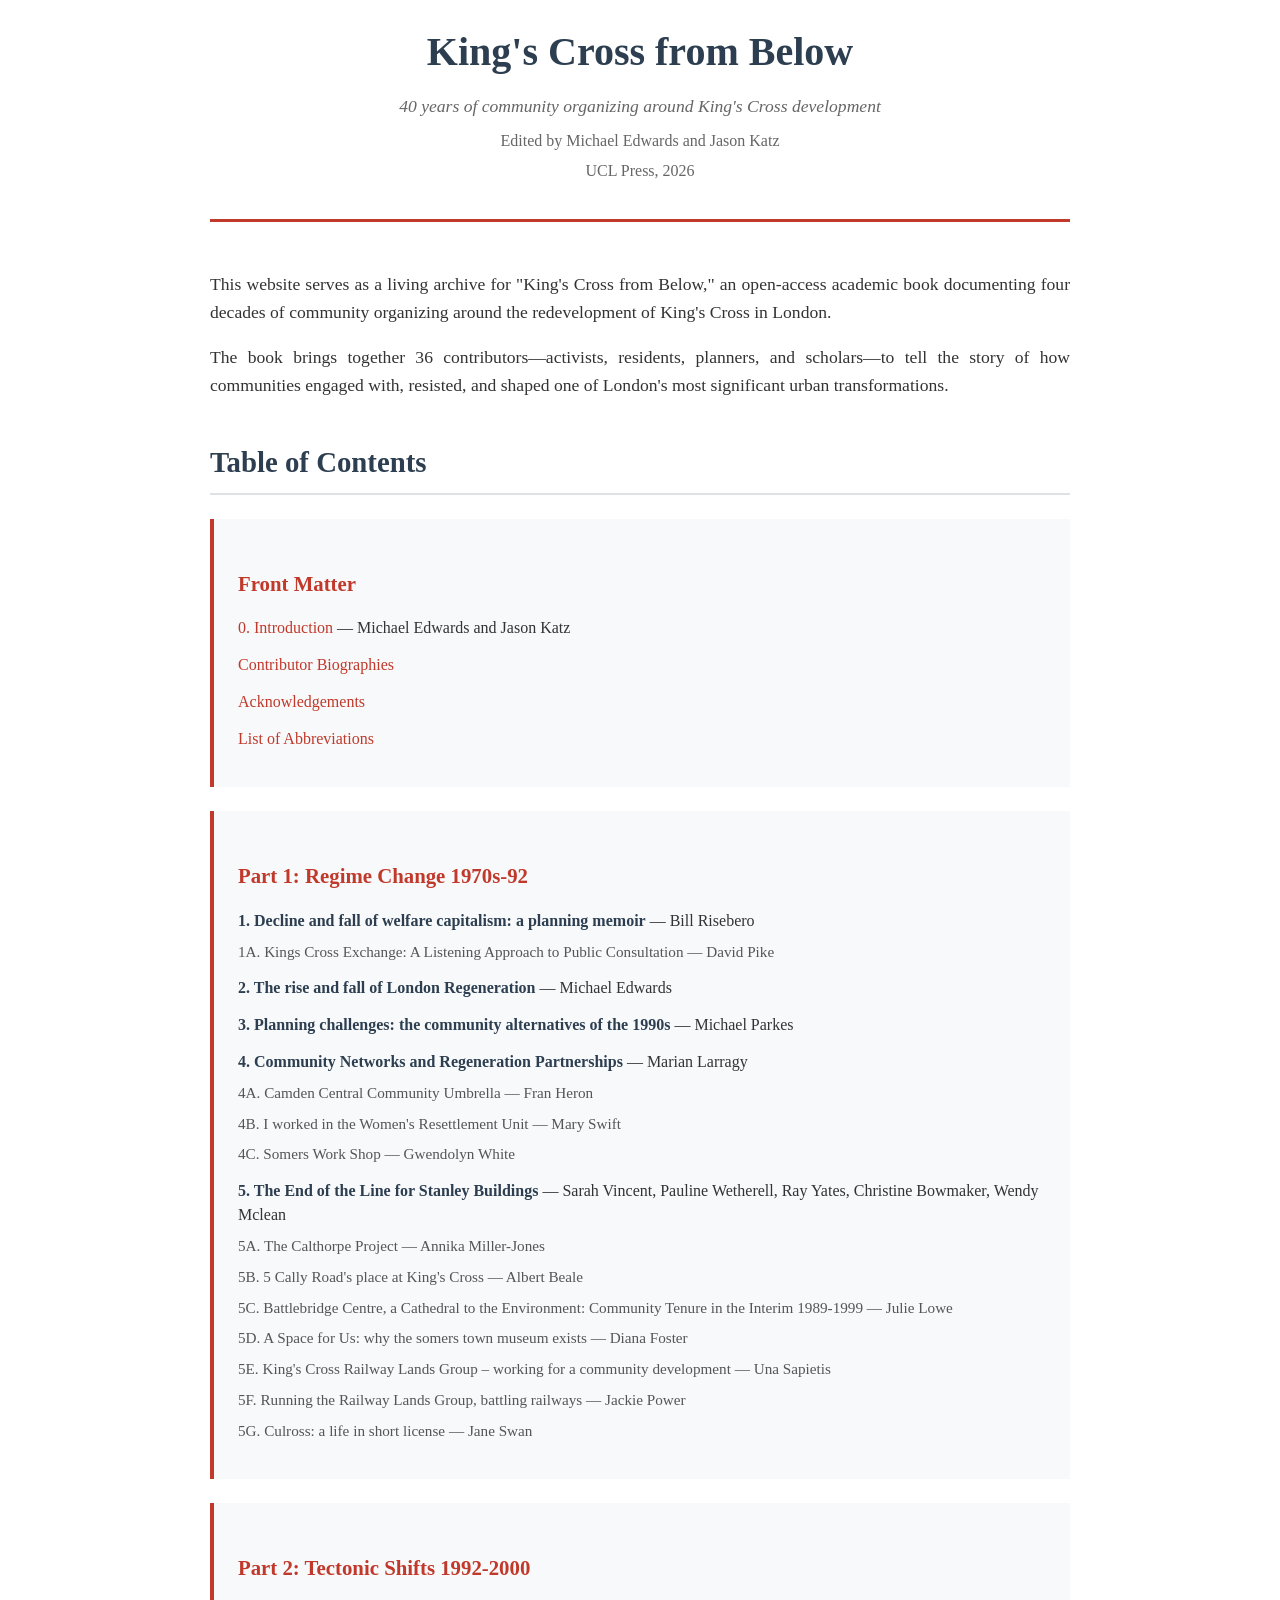
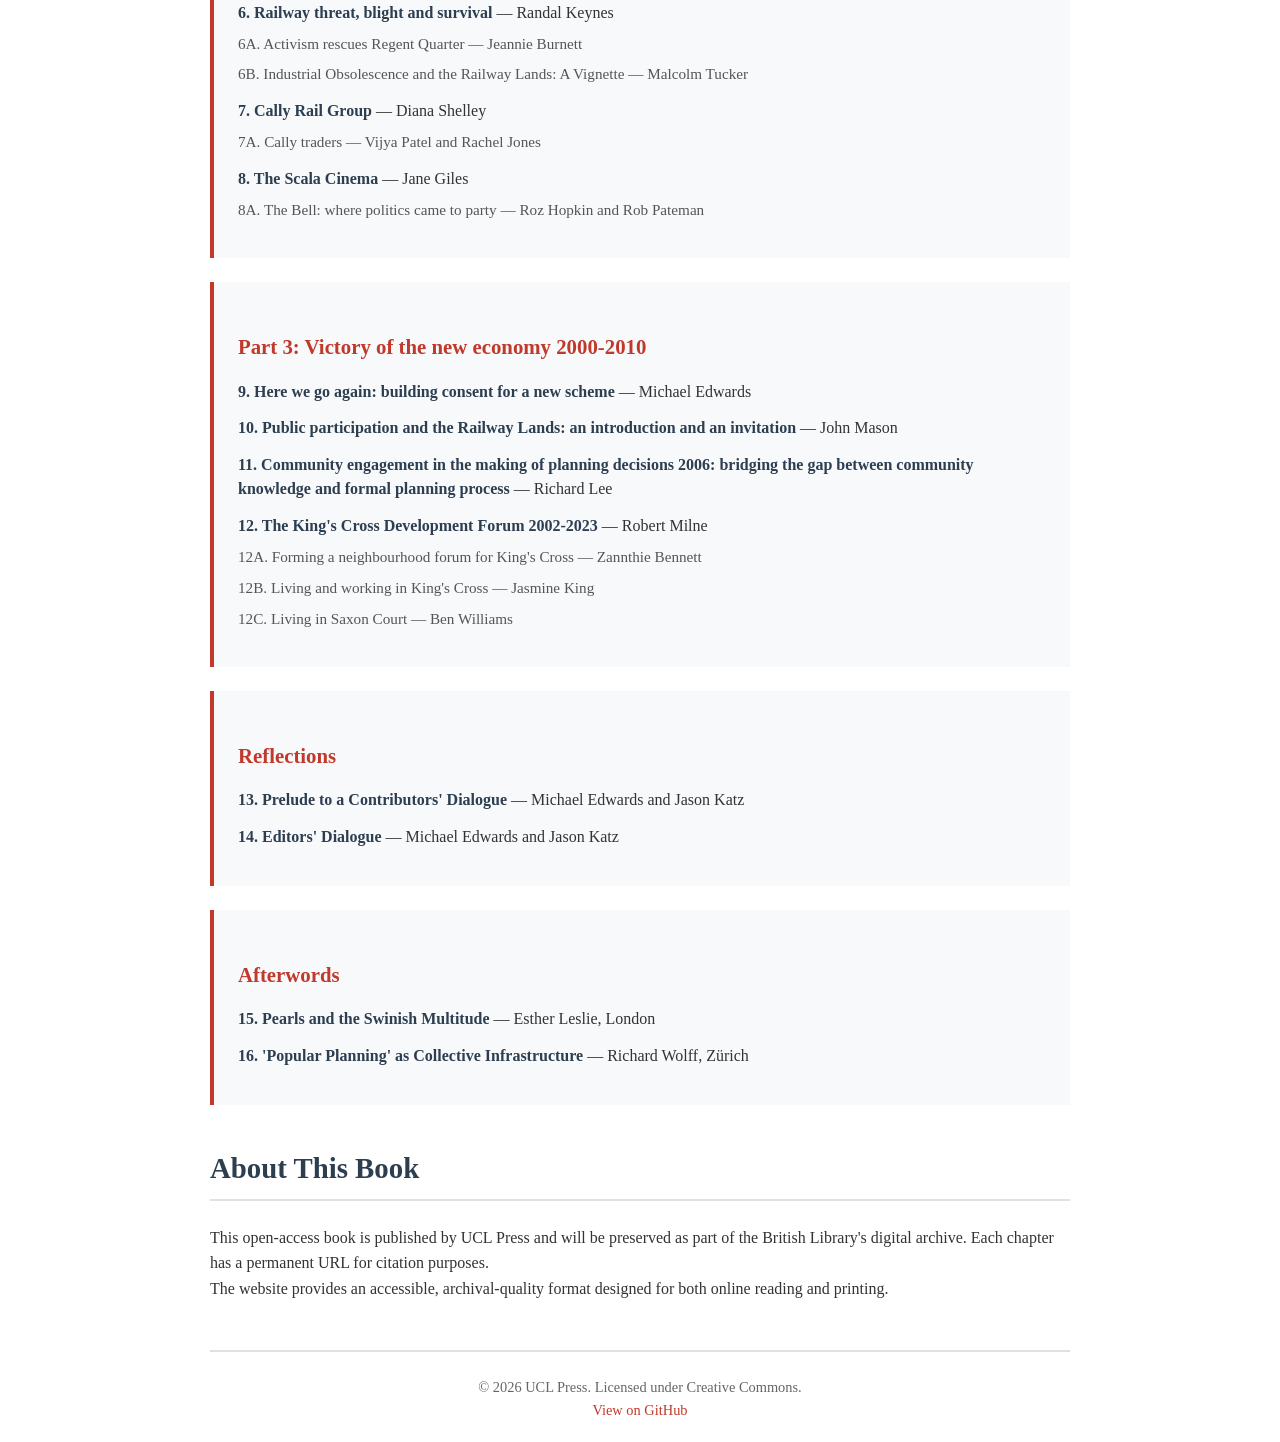
==== index.html @ 7303e6aa "Add complete website structure" ====
<!DOCTYPE html>
<html lang="en">
<head>
    <meta charset="UTF-8">
    <meta name="viewport" content="width=device-width, initial-scale=1.0">
    <title>King's Cross from Below</title>
    <link rel="stylesheet" href="styles.css">
</head>
<body>
    <header>
        <h1>King's Cross from Below</h1>
        <p class="subtitle">40 years of community organizing around King's Cross development</p>
        <p class="editors">Edited by Michael Edwards and Jason Katz</p>
        <p class="publisher">UCL Press, 2026</p>
    </header>

    <main>
        <section class="intro">
            <p>This website serves as a living archive for "King's Cross from Below," an open-access academic book documenting four decades of community organizing around the redevelopment of King's Cross in London.</p>
            <p>The book brings together 36 contributors—activists, residents, planners, and scholars—to tell the story of how communities engaged with, resisted, and shaped one of London's most significant urban transformations.</p>
        </section>

        <section class="toc">
            <h2>Table of Contents</h2>
            
            <div class="toc-section front-matter">
                <h3>Front Matter</h3>
                <ul>
                    <li><a href="_chapters/000-front/introduction.html">0. Introduction</a> — Michael Edwards and Jason Katz</li>
                    <li><a href="_chapters/000-front/contributor-biographies.html">Contributor Biographies</a></li>
                    <li><a href="_chapters/000-front/acknowledgements.html">Acknowledgements</a></li>
                    <li><a href="_chapters/000-front/abbreviations.html">List of Abbreviations</a></li>
                </ul>
            </div>

            <div class="toc-section part-1">
                <h3>Part 1: Regime Change 1970s-92</h3>
                <ul>
                    <li><strong>1. Decline and fall of welfare capitalism: a planning memoir</strong> — Bill Risebero
                        <ul class="sub-chapters">
                            <li>1A. Kings Cross Exchange: A Listening Approach to Public Consultation — David Pike</li>
                        </ul>
                    </li>
                    <li><strong>2. The rise and fall of London Regeneration</strong> — Michael Edwards</li>
                    <li><strong>3. Planning challenges: the community alternatives of the 1990s</strong> — Michael Parkes</li>
                    <li><strong>4. Community Networks and Regeneration Partnerships</strong> — Marian Larragy
                        <ul class="sub-chapters">
                            <li>4A. Camden Central Community Umbrella — Fran Heron</li>
                            <li>4B. I worked in the Women's Resettlement Unit — Mary Swift</li>
                            <li>4C. Somers Work Shop — Gwendolyn White</li>
                        </ul>
                    </li>
                    <li><strong>5. The End of the Line for Stanley Buildings</strong> — Sarah Vincent, Pauline Wetherell, Ray Yates, Christine Bowmaker, Wendy Mclean
                        <ul class="sub-chapters">
                            <li>5A. The Calthorpe Project — Annika Miller-Jones</li>
                            <li>5B. 5 Cally Road's place at King's Cross — Albert Beale</li>
                            <li>5C. Battlebridge Centre, a Cathedral to the Environment: Community Tenure in the Interim 1989-1999 — Julie Lowe</li>
                            <li>5D. A Space for Us: why the somers town museum exists — Diana Foster</li>
                            <li>5E. King's Cross Railway Lands Group – working for a community development — Una Sapietis</li>
                            <li>5F. Running the Railway Lands Group, battling railways — Jackie Power</li>
                            <li>5G. Culross: a life in short license — Jane Swan</li>
                        </ul>
                    </li>
                </ul>
            </div>

            <div class="toc-section part-2">
                <h3>Part 2: Tectonic Shifts 1992-2000</h3>
                <ul>
                    <li><strong>6. Railway threat, blight and survival</strong> — Randal Keynes
                        <ul class="sub-chapters">
                            <li>6A. Activism rescues Regent Quarter — Jeannie Burnett</li>
                            <li>6B. Industrial Obsolescence and the Railway Lands: A Vignette — Malcolm Tucker</li>
                        </ul>
                    </li>
                    <li><strong>7. Cally Rail Group</strong> — Diana Shelley
                        <ul class="sub-chapters">
                            <li>7A. Cally traders — Vijya Patel and Rachel Jones</li>
                        </ul>
                    </li>
                    <li><strong>8. The Scala Cinema</strong> — Jane Giles
                        <ul class="sub-chapters">
                            <li>8A. The Bell: where politics came to party — Roz Hopkin and Rob Pateman</li>
                        </ul>
                    </li>
                </ul>
            </div>

            <div class="toc-section part-3">
                <h3>Part 3: Victory of the new economy 2000-2010</h3>
                <ul>
                    <li><strong>9. Here we go again: building consent for a new scheme</strong> — Michael Edwards</li>
                    <li><strong>10. Public participation and the Railway Lands: an introduction and an invitation</strong> — John Mason</li>
                    <li><strong>11. Community engagement in the making of planning decisions 2006: bridging the gap between community knowledge and formal planning process</strong> — Richard Lee</li>
                    <li><strong>12. The King's Cross Development Forum 2002-2023</strong> — Robert Milne
                        <ul class="sub-chapters">
                            <li>12A. Forming a neighbourhood forum for King's Cross — Zannthie Bennett</li>
                            <li>12B. Living and working in King's Cross — Jasmine King</li>
                            <li>12C. Living in Saxon Court — Ben Williams</li>
                        </ul>
                    </li>
                </ul>
            </div>

            <div class="toc-section reflections">
                <h3>Reflections</h3>
                <ul>
                    <li><strong>13. Prelude to a Contributors' Dialogue</strong> — Michael Edwards and Jason Katz</li>
                    <li><strong>14. Editors' Dialogue</strong> — Michael Edwards and Jason Katz</li>
                </ul>
            </div>

            <div class="toc-section afterwords">
                <h3>Afterwords</h3>
                <ul>
                    <li><strong>15. Pearls and the Swinish Multitude</strong> — Esther Leslie, London</li>
                    <li><strong>16. 'Popular Planning' as Collective Infrastructure</strong> — Richard Wolff, Zürich</li>
                </ul>
            </div>
        </section>

        <section class="about">
            <h2>About This Book</h2>
            <p>This open-access book is published by UCL Press and will be preserved as part of the British Library's digital archive. Each chapter has a permanent URL for citation purposes.</p>
            <p>The website provides an accessible, archival-quality format designed for both online reading and printing.</p>
        </section>
    </main>

    <footer>
        <p>&copy; 2026 UCL Press. Licensed under Creative Commons.</p>
        <p><a href="https://github.com/kingscrossfrombelow/kingscrossfrombelow.github.io">View on GitHub</a></p>
    </footer>
</body>
</html>
---- styles.css ----
/* King's Cross from Below - Main Page Styles */

:root {
    --primary-color: #2c3e50;
    --accent-color: #c0392b;
    --text-color: #333;
    --bg-color: #ffffff;
    --light-bg: #f8f9fa;
    --border-color: #dee2e6;
}

* {
    margin: 0;
    padding: 0;
    box-sizing: border-box;
}

body {
    font-family: Georgia, 'Times New Roman', serif;
    line-height: 1.6;
    color: var(--text-color);
    background-color: var(--bg-color);
    max-width: 900px;
    margin: 0 auto;
    padding: 20px;
}

header {
    text-align: center;
    border-bottom: 3px solid var(--accent-color);
    padding-bottom: 2rem;
    margin-bottom: 3rem;
}

h1 {
    font-size: 2.5rem;
    color: var(--primary-color);
    margin-bottom: 0.5rem;
}

.subtitle {
    font-size: 1.1rem;
    color: #666;
    font-style: italic;
    margin: 0.5rem 0;
}

.editors, .publisher {
    font-size: 1rem;
    color: #666;
    margin: 0.25rem 0;
}

main {
    margin-bottom: 3rem;
}

section {
    margin-bottom: 2.5rem;
}

h2 {
    font-size: 1.8rem;
    color: var(--primary-color);
    border-bottom: 2px solid var(--border-color);
    padding-bottom: 0.5rem;
    margin-bottom: 1.5rem;
}

h3 {
    font-size: 1.3rem;
    color: var(--accent-color);
    margin-top: 1.5rem;
    margin-bottom: 1rem;
}

.intro p {
    font-size: 1.1rem;
    margin-bottom: 1rem;
    text-align: justify;
}

.toc-section {
    background-color: var(--light-bg);
    padding: 1.5rem;
    margin-bottom: 1.5rem;
    border-left: 4px solid var(--accent-color);
}

.toc ul {
    list-style-type: none;
    padding-left: 0;
}

.toc li {
    margin-bottom: 0.8rem;
    line-height: 1.5;
}

.toc li strong {
    color: var(--primary-color);
}

.toc a {
    color: var(--accent-color);
    text-decoration: none;
    transition: color 0.2s;
}

.toc a:hover {
    color: var(--primary-color);
    text-decoration: underline;
}

.sub-chapters {
    list-style-type: none;
    padding-left: 2rem;
    margin-top: 0.5rem;
}

.sub-chapters li {
    font-size: 0.95rem;
    color: #555;
    margin-bottom: 0.5rem;
}

footer {
    border-top: 2px solid var(--border-color);
    padding-top: 1.5rem;
    text-align: center;
    color: #666;
    font-size: 0.9rem;
}

footer a {
    color: var(--accent-color);
    text-decoration: none;
}

footer a:hover {
    text-decoration: underline;
}

/* Print styles */
@media print {
    body {
        max-width: 100%;
        font-size: 12pt;
    }
    
    .toc a::after {
        content: " [" attr(href) "]";
        font-size: 0.8em;
        color: #666;
    }
}

/* Responsive design */
@media (max-width: 768px) {
    body {
        padding: 15px;
    }
    
    h1 {
        font-size: 2rem;
    }
    
    h2 {
        font-size: 1.5rem;
    }
    
    .sub-chapters {
        padding-left: 1rem;
    }
}
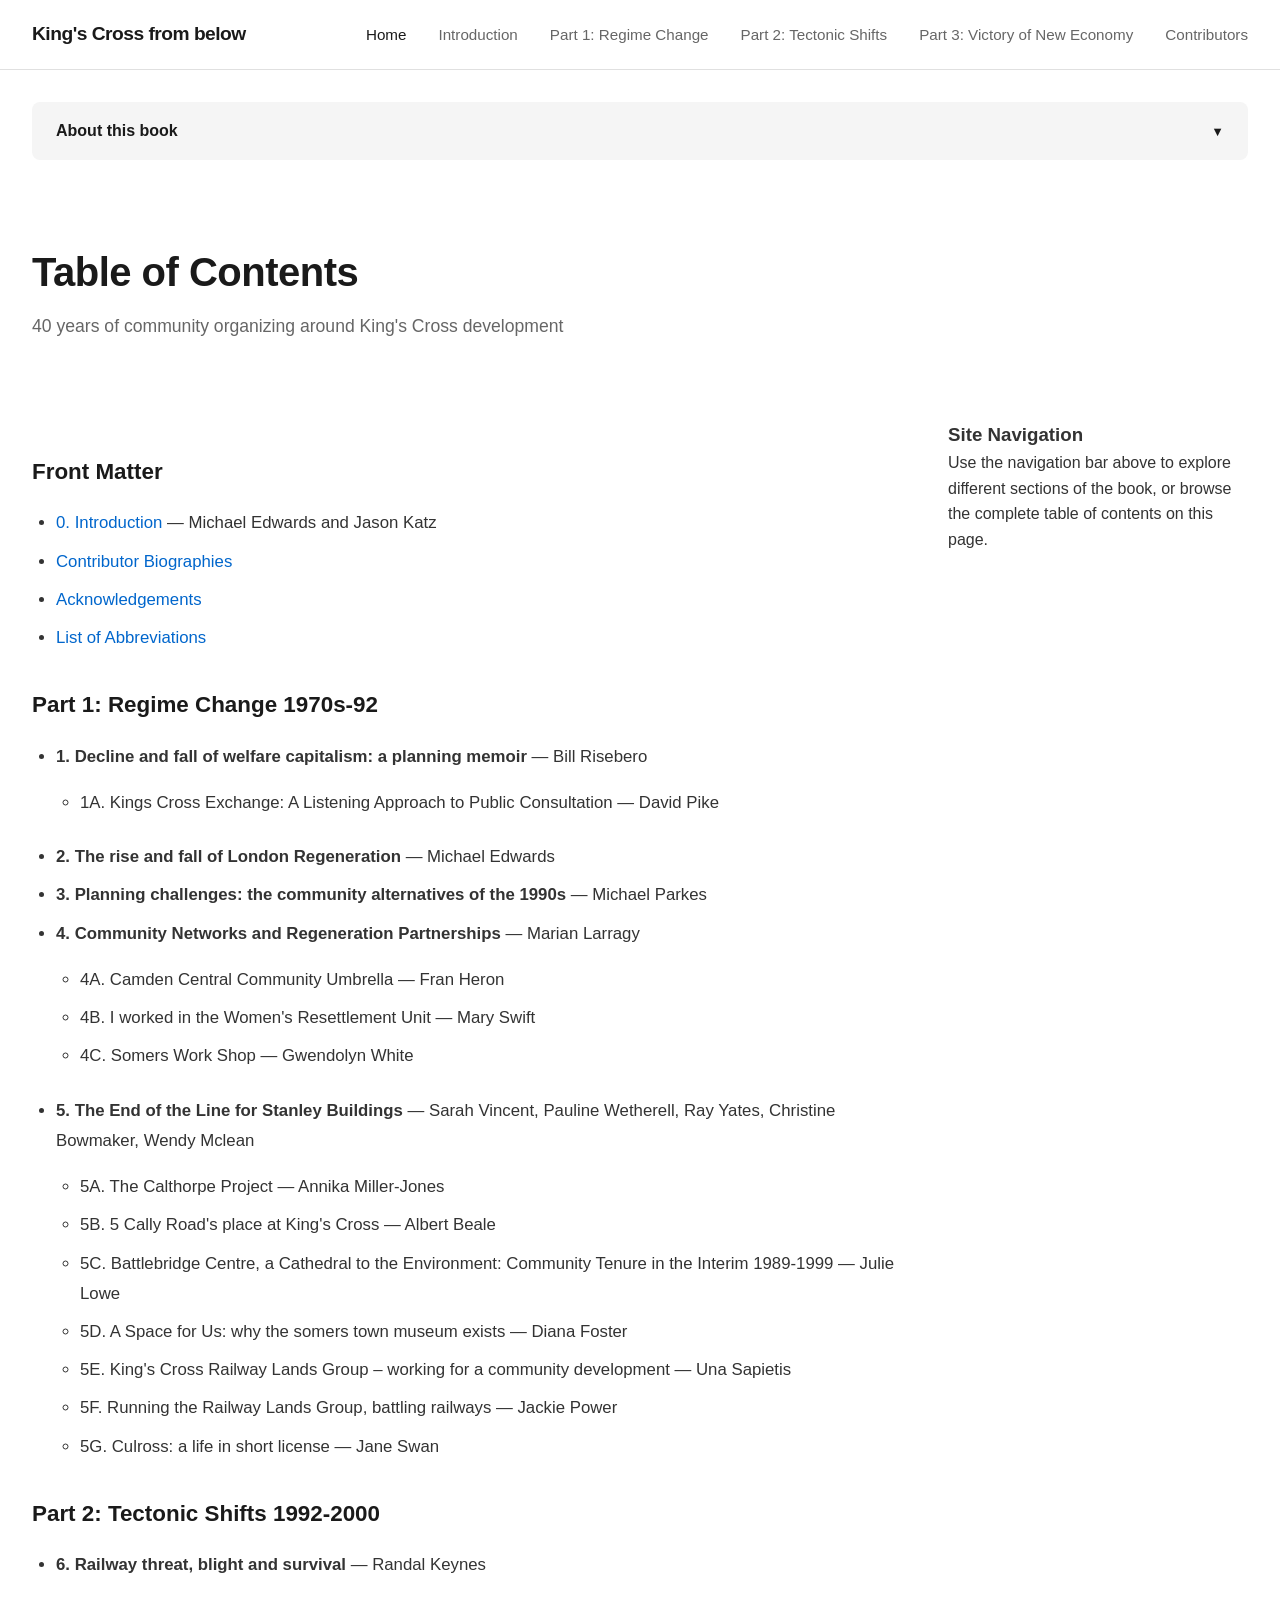
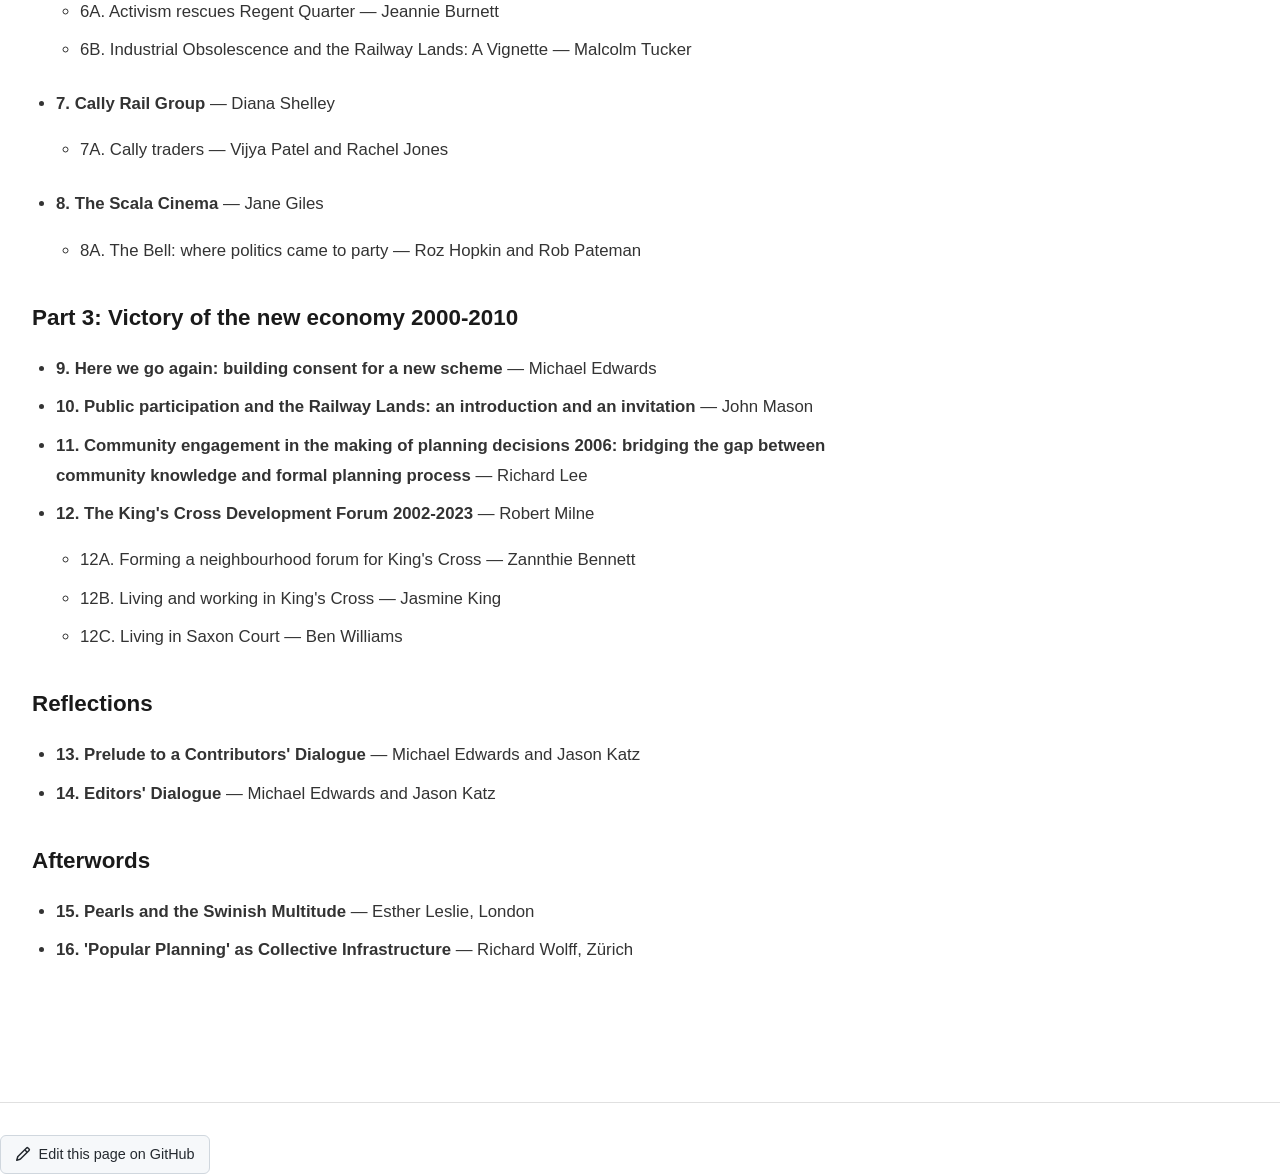
==== commit 6667057c: "Harmonize homepage design with introduction page" ====
--- a/index.html
+++ b/index.html
@@ -7,22 +7,45 @@
     <link rel="stylesheet" href="styles.css">
 </head>
 <body>
-    <header>
-        <h1>King's Cross from Below</h1>
-        <p class="subtitle">40 years of community organizing around King's Cross development</p>
-        <p class="editors">Edited by Michael Edwards and Jason Katz</p>
-        <p class="publisher">UCL Press, 2026</p>
-    </header>
+    <!-- Navigation Bar -->
+    <nav class="main-nav">
+        <div class="nav-container">
+            <a href="index.html" class="logo">King's Cross from below</a>
+            <ul class="nav-links">
+                <li><a href="index.html" class="active">Home</a></li>
+                <li><a href="_chapters/000-front/introduction.html">Introduction</a></li>
+                <li><a href="_chapters/part1.html">Part 1: Regime Change</a></li>
+                <li><a href="_chapters/part2.html">Part 2: Tectonic Shifts</a></li>
+                <li><a href="_chapters/part3.html">Part 3: Victory of New Economy</a></li>
+                <li><a href="_chapters/000-front/contributor-biographies.html">Contributors</a></li>
+            </ul>
+        </div>
+    </nav>
 
-    <main>
-        <section class="intro">
-            <p>This website serves as a living archive for "King's Cross from Below," an open-access academic book documenting four decades of community organizing around the redevelopment of King's Cross in London.</p>
-            <p>The book brings together 36 contributors—activists, residents, planners, and scholars—to tell the story of how communities engaged with, resisted, and shaped one of London's most significant urban transformations.</p>
-        </section>
+    <!-- Main Content -->
+    <main class="content-wrapper">
+        <!-- Collapsible Book Introduction -->
+        <div class="book-intro-container">
+            <button class="book-intro-toggle" id="bookIntroToggle">
+                <span class="toggle-text">About this book</span>
+                <span class="toggle-icon">▼</span>
+            </button>
+            <div class="book-intro-content" id="bookIntroContent">
+                <h2>King's Cross from below</h2>
+                <p>King's Cross from below is an open-access book published by UCL Press (2026), co-edited by Michael Edwards and Jason Katz, and produced with 36 contributors. This website serves as its living companion: an indexed archive of planning documents, oral histories, and collaborative knowledge produced through four decades of resistance and redevelopment in King's Cross and extending forward into the ongoing campaigns which emerged from this work. Each page on this site corresponds to a contribution in the book and carries a permanent URL for linking. The site is to be archived by the British Library, ensuring long-term accessibility for researchers, residents, activists, and anyone engaged with questions of urban development, community organizing, and planning from below. This is not a closed repository. Contributors and readers are invited to submit materials, reflections, and documents that extend the conversations begun in these pages. The infrastructure here is designed to remain open to encounter - to support ongoing campaigns, and to make visible the genealogical chains of planning decisions that continue to shape London's communities.</p>
+                
+                <p><strong>How to cite pages from this site:</strong> Author Name(s). "Page Title." In <em>King's Cross from below</em>, edited by Michael Edwards and Jason Katz. Companion website. [Permanent URL]. Accessed [Date].</p>
+            </div>
+        </div>
 
-        <section class="toc">
-            <h2>Table of Contents</h2>
-            
+        <!-- Page Header -->
+        <div class="page-header">
+            <h1>Table of Contents</h1>
+            <p class="page-subtitle">40 years of community organizing around King's Cross development</p>
+        </div>
+
+        <!-- Table of Contents -->
+        <article class="chapter-content">
             <div class="toc-section front-matter">
                 <h3>Front Matter</h3>
                 <ul>
@@ -117,18 +140,27 @@
                     <li><strong>16. 'Popular Planning' as Collective Infrastructure</strong> — Richard Wolff, Zürich</li>
                 </ul>
             </div>
-        </section>
+        </article>
 
-        <section class="about">
-            <h2>About This Book</h2>
-            <p>This open-access book is published by UCL Press and will be preserved as part of the British Library's digital archive. Each chapter has a permanent URL for citation purposes.</p>
-            <p>The website provides an accessible, archival-quality format designed for both online reading and printing.</p>
-        </section>
+        <!-- Sidebar for connections/graph (optional on homepage) -->
+        <aside class="sidebar">
+            <div class="connections-panel">
+                <h3>Site Navigation</h3>
+                <p>Use the navigation bar above to explore different sections of the book, or browse the complete table of contents on this page.</p>
+            </div>
+        </aside>
     </main>
 
-    <footer>
-        <p>&copy; 2026 UCL Press. Licensed under Creative Commons.</p>
-        <p><a href="https://github.com/kingscrossfrombelow/kingscrossfrombelow.github.io">View on GitHub</a></p>
+    <!-- Edit on GitHub Button -->
+    <footer class="page-footer">
+        <a href="https://github.com/kingscrossfrombelow/kxfb-test/edit/main/index.html" class="edit-button" target="_blank">
+            <svg width="16" height="16" viewBox="0 0 16 16" fill="currentColor">
+                <path d="M11.013 1.427a1.75 1.75 0 012.474 0l1.086 1.086a1.75 1.75 0 010 2.474l-8.61 8.61c-.21.21-.47.364-.756.445l-3.251.93a.75.75 0 01-.927-.928l.929-3.25a1.75 1.75 0 01.445-.758l8.61-8.61zm1.414 1.06a.25.25 0 00-.354 0L10.811 3.75l1.439 1.44 1.263-1.263a.25.25 0 000-.354l-1.086-1.086zM11.189 6.25L9.75 4.81l-6.286 6.287a.25.25 0 00-.064.108l-.558 1.953 1.953-.558a.249.249 0 00.108-.064l6.286-6.286z"/>
+            </svg>
+            Edit this page on GitHub
+        </a>
     </footer>
+
+    <script src="scripts.js"></script>
 </body>
 </html>
--- a/styles.css
+++ b/styles.css
@@ -1,175 +1,358 @@
-/* King's Cross from Below - Main Page Styles */
-
-:root {
-    --primary-color: #2c3e50;
-    --accent-color: #c0392b;
-    --text-color: #333;
-    --bg-color: #ffffff;
-    --light-bg: #f8f9fa;
-    --border-color: #dee2e6;
-}
-
+/* Reset and Base Styles */
 * {
     margin: 0;
     padding: 0;
     box-sizing: border-box;
 }
 
+:root {
+    --primary-color: #1a1a1a;
+    --secondary-color: #666;
+    --accent-color: #0066cc;
+    --background-color: #ffffff;
+    --light-gray: #f5f5f5;
+    --border-color: #e0e0e0;
+    --text-color: #333;
+    --nav-height: 70px;
+}
+
 body {
-    font-family: Georgia, 'Times New Roman', serif;
+    font-family: -apple-system, BlinkMacSystemFont, 'Segoe UI', 'Helvetica Neue', Arial, sans-serif;
     line-height: 1.6;
     color: var(--text-color);
-    background-color: var(--bg-color);
-    max-width: 900px;
+    background-color: var(--background-color);
+}
+
+/* Navigation */
+.main-nav {
+    position: fixed;
+    top: 0;
+    left: 0;
+    right: 0;
+    height: var(--nav-height);
+    background-color: rgba(255, 255, 255, 0.98);
+    border-bottom: 1px solid var(--border-color);
+    z-index: 1000;
+    backdrop-filter: blur(10px);
+}
+
+.nav-container {
+    max-width: 1400px;
     margin: 0 auto;
-    padding: 20px;
-}
-
-header {
+    padding: 0 2rem;
+    height: 100%;
+    display: flex;
+    align-items: center;
+    justify-content: space-between;
+}
+
+.logo {
+    font-size: 1.2rem;
+    font-weight: 600;
+    color: var(--primary-color);
+    text-decoration: none;
+    letter-spacing: -0.5px;
+}
+
+.nav-links {
+    display: flex;
+    list-style: none;
+    gap: 2rem;
+}
+
+.nav-links a {
+    color: var(--secondary-color);
+    text-decoration: none;
+    font-size: 0.95rem;
+    transition: color 0.3s ease;
+    padding: 0.5rem 0;
+}
+
+.nav-links a:hover,
+.nav-links a.active {
+    color: var(--primary-color);
+}
+
+/* Main Content Layout */
+.content-wrapper {
+    max-width: 1400px;
+    margin: 0 auto;
+    padding: calc(var(--nav-height) + 2rem) 2rem 4rem;
+    display: grid;
+    grid-template-columns: 1fr 300px;
+    gap: 3rem;
+}
+
+/* Collapsible Book Introduction */
+.book-intro-container {
+    grid-column: 1 / -1;
+    background-color: var(--light-gray);
+    border-radius: 8px;
+    overflow: hidden;
+    margin-bottom: 2rem;
+}
+
+.book-intro-toggle {
+    width: 100%;
+    padding: 1.25rem 1.5rem;
+    background-color: var(--light-gray);
+    border: none;
+    cursor: pointer;
+    display: flex;
+    justify-content: space-between;
+    align-items: center;
+    font-size: 1rem;
+    font-weight: 600;
+    color: var(--primary-color);
+    transition: background-color 0.3s ease;
+}
+
+.book-intro-toggle:hover {
+    background-color: #ececec;
+}
+
+.toggle-icon {
+    transition: transform 0.3s ease;
+    font-size: 0.8rem;
+}
+
+.book-intro-toggle.active .toggle-icon {
+    transform: rotate(180deg);
+}
+
+.book-intro-content {
+    padding: 0 1.5rem;
+    max-height: 0;
+    overflow: hidden;
+    transition: max-height 0.4s ease, padding 0.4s ease;
+}
+
+.book-intro-content.open {
+    max-height: 600px;
+    padding: 0 1.5rem 1.5rem;
+}
+
+.book-intro-content h2 {
+    font-size: 1.5rem;
+    margin-bottom: 1rem;
+    color: var(--primary-color);
+    font-weight: 600;
+}
+
+.book-intro-content p {
+    margin-bottom: 0.75rem;
+    color: var(--text-color);
+}
+
+.book-intro-content p strong {
+    font-weight: 600;
+}
+
+/* Page Header */
+.page-header {
+    grid-column: 1;
+    margin-bottom: 2rem;
+}
+
+.page-header h1 {
+    font-size: 2.5rem;
+    font-weight: 700;
+    margin-bottom: 0.5rem;
+    color: var(--primary-color);
+    letter-spacing: -0.5px;
+}
+
+.page-subtitle {
+    font-size: 1.1rem;
+    color: var(--secondary-color);
+    font-weight: 400;
+}
+
+/* Article Content */
+.chapter-content {
+    grid-column: 1;
+    font-size: 1.05rem;
+    line-height: 1.8;
+}
+
+.chapter-content h2 {
+    font-size: 1.75rem;
+    font-weight: 600;
+    margin: 2.5rem 0 1rem;
+    color: var(--primary-color);
+}
+
+.chapter-content h3 {
+    font-size: 1.4rem;
+    font-weight: 600;
+    margin: 2rem 0 0.75rem;
+    color: var(--primary-color);
+}
+
+.chapter-content p {
+    margin-bottom: 1.25rem;
+}
+
+.chapter-content ul,
+.chapter-content ol {
+    margin: 1rem 0 1.5rem 1.5rem;
+}
+
+.chapter-content li {
+    margin-bottom: 0.5rem;
+}
+
+.chapter-content a {
+    color: var(--accent-color);
+    text-decoration: none;
+    border-bottom: 1px solid transparent;
+    transition: border-color 0.3s ease;
+}
+
+.chapter-content a:hover {
+    border-bottom-color: var(--accent-color);
+}
+
+.chapter-content em {
+    color: var(--secondary-color);
+    font-style: italic;
+}
+
+/* Photo Gallery Placeholder */
+.photo-gallery-placeholder {
+    background-color: var(--light-gray);
+    padding: 3rem;
     text-align: center;
-    border-bottom: 3px solid var(--accent-color);
-    padding-bottom: 2rem;
-    margin-bottom: 3rem;
-}
-
-h1 {
-    font-size: 2.5rem;
-    color: var(--primary-color);
-    margin-bottom: 0.5rem;
-}
-
-.subtitle {
+    border-radius: 8px;
+    margin: 2rem 0;
+    color: var(--secondary-color);
+}
+
+/* Graph View Sidebar */
+.graph-view {
+    grid-column: 2;
+    grid-row: 2 / 4;
+    position: sticky;
+    top: calc(var(--nav-height) + 2rem);
+    height: fit-content;
+    background-color: var(--light-gray);
+    border-radius: 8px;
+    padding: 1.5rem;
+}
+
+.graph-view h3 {
     font-size: 1.1rem;
-    color: #666;
-    font-style: italic;
-    margin: 0.5rem 0;
-}
-
-.editors, .publisher {
-    font-size: 1rem;
-    color: #666;
-    margin: 0.25rem 0;
-}
-
-main {
-    margin-bottom: 3rem;
-}
-
-section {
-    margin-bottom: 2.5rem;
-}
-
-h2 {
-    font-size: 1.8rem;
-    color: var(--primary-color);
-    border-bottom: 2px solid var(--border-color);
-    padding-bottom: 0.5rem;
-    margin-bottom: 1.5rem;
-}
-
-h3 {
-    font-size: 1.3rem;
-    color: var(--accent-color);
-    margin-top: 1.5rem;
+    font-weight: 600;
     margin-bottom: 1rem;
-}
-
-.intro p {
-    font-size: 1.1rem;
+    color: var(--primary-color);
+}
+
+.graph-container {
+    background-color: white;
+    border: 1px solid var(--border-color);
+    border-radius: 4px;
+    height: 300px;
+    display: flex;
+    align-items: center;
+    justify-content: center;
     margin-bottom: 1rem;
-    text-align: justify;
-}
-
-.toc-section {
-    background-color: var(--light-bg);
-    padding: 1.5rem;
-    margin-bottom: 1.5rem;
-    border-left: 4px solid var(--accent-color);
-}
-
-.toc ul {
-    list-style-type: none;
-    padding-left: 0;
-}
-
-.toc li {
-    margin-bottom: 0.8rem;
-    line-height: 1.5;
-}
-
-.toc li strong {
-    color: var(--primary-color);
-}
-
-.toc a {
-    color: var(--accent-color);
-    text-decoration: none;
-    transition: color 0.2s;
-}
-
-.toc a:hover {
-    color: var(--primary-color);
-    text-decoration: underline;
-}
-
-.sub-chapters {
-    list-style-type: none;
-    padding-left: 2rem;
-    margin-top: 0.5rem;
-}
-
-.sub-chapters li {
+}
+
+.graph-placeholder {
+    color: var(--secondary-color);
+    font-size: 0.9rem;
+    text-align: center;
+    padding: 2rem;
+}
+
+.graph-legend {
+    color: var(--secondary-color);
+    font-size: 0.85rem;
+}
+
+/* Footer / Edit Button */
+.page-footer {
+    grid-column: 1 / -1;
+    margin-top: 3rem;
+    padding-top: 2rem;
+    border-top: 1px solid var(--border-color);
+}
+
+.edit-button {
+    display: inline-flex;
+    align-items: center;
+    gap: 0.5rem;
+    padding: 0.75rem 1.5rem;
+    background-color: var(--primary-color);
+    color: white;
+    text-decoration: none;
+    border-radius: 4px;
     font-size: 0.95rem;
-    color: #555;
-    margin-bottom: 0.5rem;
-}
-
-footer {
-    border-top: 2px solid var(--border-color);
-    padding-top: 1.5rem;
-    text-align: center;
-    color: #666;
-    font-size: 0.9rem;
-}
-
-footer a {
-    color: var(--accent-color);
-    text-decoration: none;
-}
-
-footer a:hover {
-    text-decoration: underline;
-}
-
-/* Print styles */
-@media print {
-    body {
-        max-width: 100%;
-        font-size: 12pt;
-    }
-    
-    .toc a::after {
-        content: " [" attr(href) "]";
-        font-size: 0.8em;
-        color: #666;
-    }
-}
-
-/* Responsive design */
+    font-weight: 500;
+    transition: background-color 0.3s ease, transform 0.2s ease;
+}
+
+.edit-button:hover {
+    background-color: #333;
+    transform: translateY(-1px);
+}
+
+.edit-button svg {
+    width: 16px;
+    height: 16px;
+}
+
+/* Responsive Design */
+@media (max-width: 1024px) {
+    .content-wrapper {
+        grid-template-columns: 1fr;
+    }
+
+    .graph-view {
+        grid-column: 1;
+        grid-row: auto;
+        position: static;
+    }
+}
+
 @media (max-width: 768px) {
-    body {
-        padding: 15px;
-    }
-    
-    h1 {
+    .nav-links {
+        display: none; /* Will add mobile menu later */
+    }
+
+    .content-wrapper {
+        padding: calc(var(--nav-height) + 1rem) 1rem 2rem;
+    }
+
+    .page-header h1 {
         font-size: 2rem;
     }
-    
-    h2 {
-        font-size: 1.5rem;
-    }
-    
-    .sub-chapters {
-        padding-left: 1rem;
-    }
-}
+
+    .chapter-content {
+        font-size: 1rem;
+    }
+}
+
+/* Edit on GitHub button */
+.edit-button {
+    display: inline-flex;
+    align-items: center;
+    gap: 0.5em;
+    padding: 0.5em 1em;
+    background: #f6f8fa;
+    border: 1px solid #d0d7de;
+    border-radius: 6px;
+    color: #24292f;
+    text-decoration: none;
+    font-size: 0.9em;
+    transition: background 0.2s;
+}
+
+.edit-button:hover {
+    background: #f3f4f6;
+    border-color: #1f883d;
+}
+
+.edit-button svg {
+    flex-shrink: 0;
+}
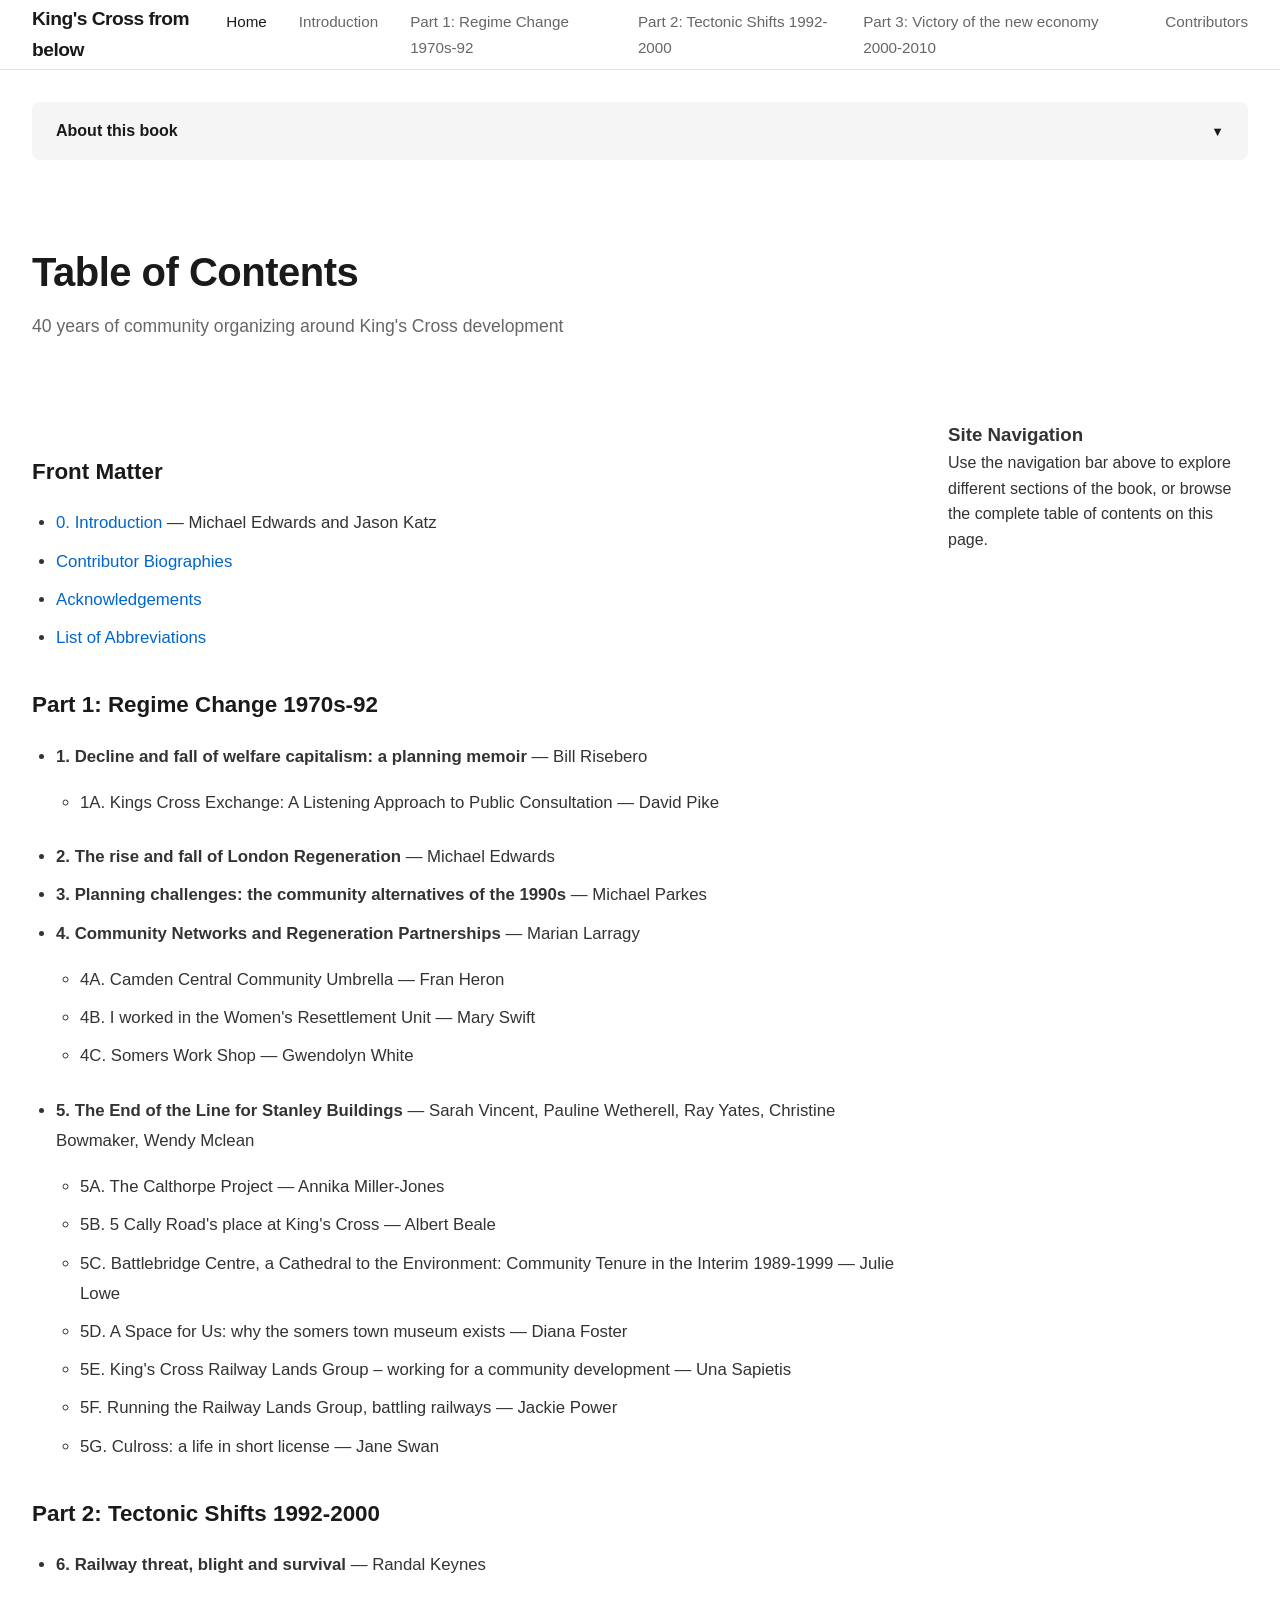
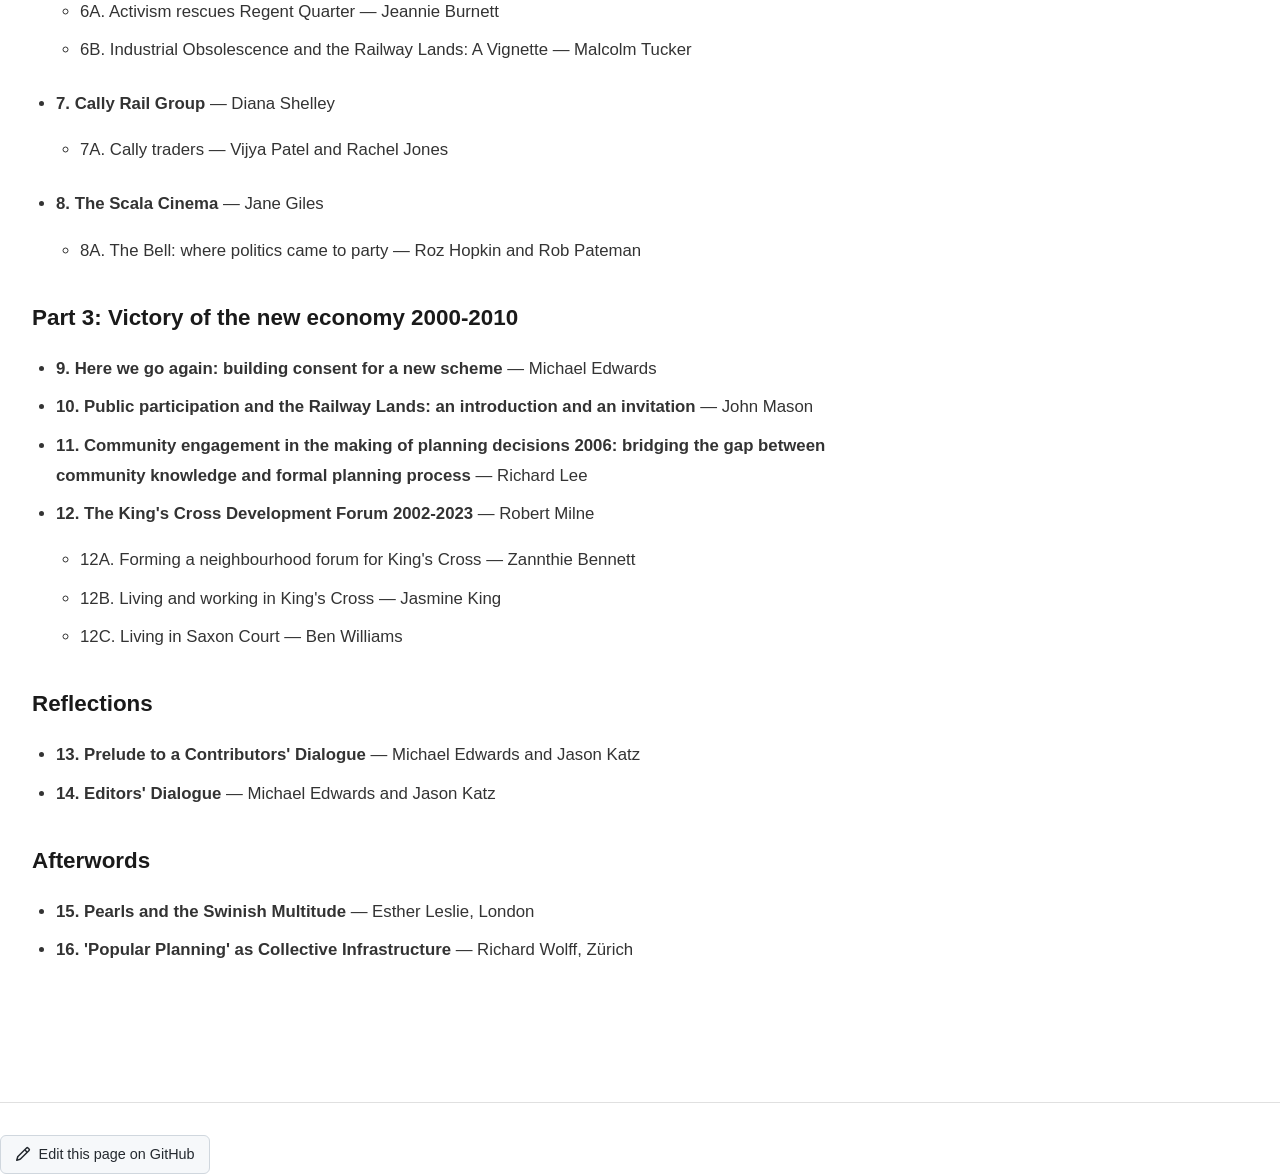
==== commit 1f671e25: "Update navigation to show full part names with dates" ====
--- a/index.html
+++ b/index.html
@@ -14,9 +14,9 @@
             <ul class="nav-links">
                 <li><a href="index.html" class="active">Home</a></li>
                 <li><a href="_chapters/000-front/introduction.html">Introduction</a></li>
-                <li><a href="_chapters/part1.html">Part 1: Regime Change</a></li>
-                <li><a href="_chapters/part2.html">Part 2: Tectonic Shifts</a></li>
-                <li><a href="_chapters/part3.html">Part 3: Victory of New Economy</a></li>
+                <li><a href="_chapters/part1.html">Part 1: Regime Change 1970s-92</a></li>
+                <li><a href="_chapters/part2.html">Part 2: Tectonic Shifts 1992-2000</a></li>
+                <li><a href="_chapters/part3.html">Part 3: Victory of the new economy 2000-2010</a></li>
                 <li><a href="_chapters/000-front/contributor-biographies.html">Contributors</a></li>
             </ul>
         </div>
